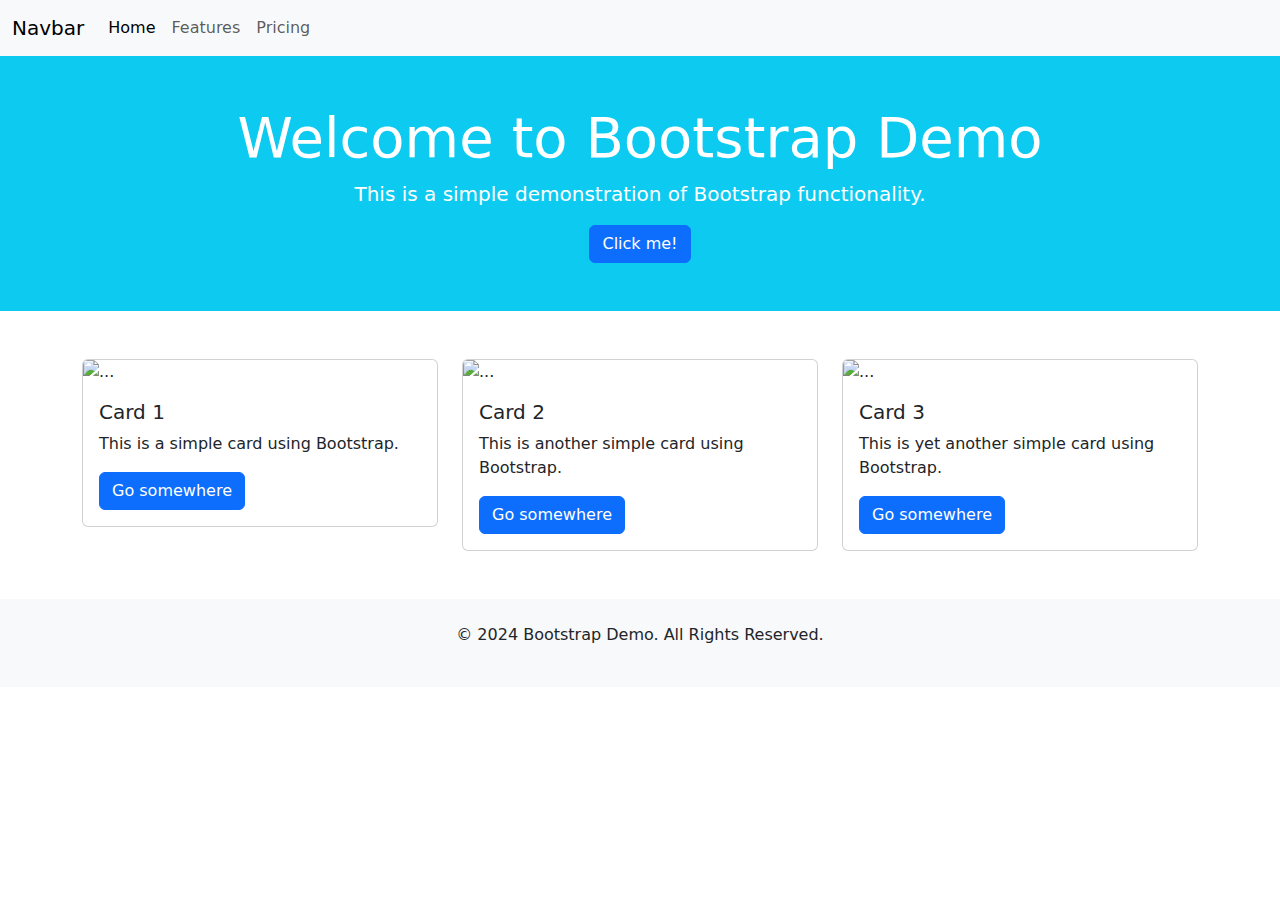
==== index.html @ 6591cdc0 "Add files via upload" ====
<!DOCTYPE html>
<html lang="en">
<head>
    <meta charset="UTF-8">
    <meta name="viewport" content="width=device-width, initial-scale=1.0">
    <title>Bootstrap Demo - Home</title>
    
    <!-- Bootstrap CSS -->
    <link href="https://cdn.jsdelivr.net/npm/bootstrap@5.3.0-alpha1/dist/css/bootstrap.min.css" rel="stylesheet">
    
    <!-- Custom CSS -->
    <link rel="stylesheet" href="style.css">
</head>
<body>
    <!-- Navigation Bar -->
    <nav class="navbar navbar-expand-lg navbar-light bg-light">
        <div class="container-fluid">
            <a class="navbar-brand" href="index.html">Navbar</a>
            <button class="navbar-toggler" type="button" data-bs-toggle="collapse" data-bs-target="#navbarNav" aria-controls="navbarNav" aria-expanded="false" aria-label="Toggle navigation">
                <span class="navbar-toggler-icon"></span>
            </button>
            <div class="collapse navbar-collapse" id="navbarNav">
                <ul class="navbar-nav">
                    <li class="nav-item">
                        <a class="nav-link active" aria-current="page" href="index.html">Home</a>
                    </li>
                    <li class="nav-item">
                        <a class="nav-link" href="features.html">Features</a>
                    </li>
                    <li class="nav-item">
                        <a class="nav-link" href="pricing.html">Pricing</a>
                    </li>
                </ul>
            </div>
        </div>
    </nav>

    <!-- Jumbotron -->
    <div class="jumbotron text-center bg-info text-white py-5">
        <h1 class="display-4">Welcome to Bootstrap Demo</h1>
        <p class="lead">This is a simple demonstration of Bootstrap functionality.</p>
        <button class="btn btn-primary" onclick="showAlert()">Click me!</button>
    </div>

    <!-- Cards Section -->
    <div class="container mt-5">
        <div class="row">
            <div class="col-md-4">
                <div class="card">
                    <img src="https://via.placeholder.com/150" class="card-img-top" alt="...">
                    <div class="card-body">
                        <h5 class="card-title">Card 1</h5>
                        <p class="card-text">This is a simple card using Bootstrap.</p>
                        <a href="#" class="btn btn-primary">Go somewhere</a>
                    </div>
                </div>
            </div>
            <div class="col-md-4">
                <div class="card">
                    <img src="https://via.placeholder.com/150" class="card-img-top" alt="...">
                    <div class="card-body">
                        <h5 class="card-title">Card 2</h5>
                        <p class="card-text">This is another simple card using Bootstrap.</p>
                        <a href="#" class="btn btn-primary">Go somewhere</a>
                    </div>
                </div>
            </div>
            <div class="col-md-4">
                <div class="card">
                    <img src="https://via.placeholder.com/150" class="card-img-top" alt="...">
                    <div class="card-body">
                        <h5 class="card-title">Card 3</h5>
                        <p class="card-text">This is yet another simple card using Bootstrap.</p>
                        <a href="#" class="btn btn-primary">Go somewhere</a>
                    </div>
                </div>
            </div>
        </div>
    </div>

    <!-- Footer -->
    <footer class="bg-light text-center py-4 mt-5">
        <p>&copy; 2024 Bootstrap Demo. All Rights Reserved.</p>
    </footer>

    <!-- Bootstrap JS -->
    <script src="https://cdn.jsdelivr.net/npm/bootstrap@5.3.0-alpha1/dist/js/bootstrap.bundle.min.js"></script>

    <!-- Custom JS -->
    <script src="script.js"></script>
</body>
</html>
---- style.css ----
/* Custom styles */
.jumbotron {
    background-color: #17a2b8;
}

.card {
    transition: transform 0.3s ease;
}

.card:hover {
    transform: scale(1.05);
}
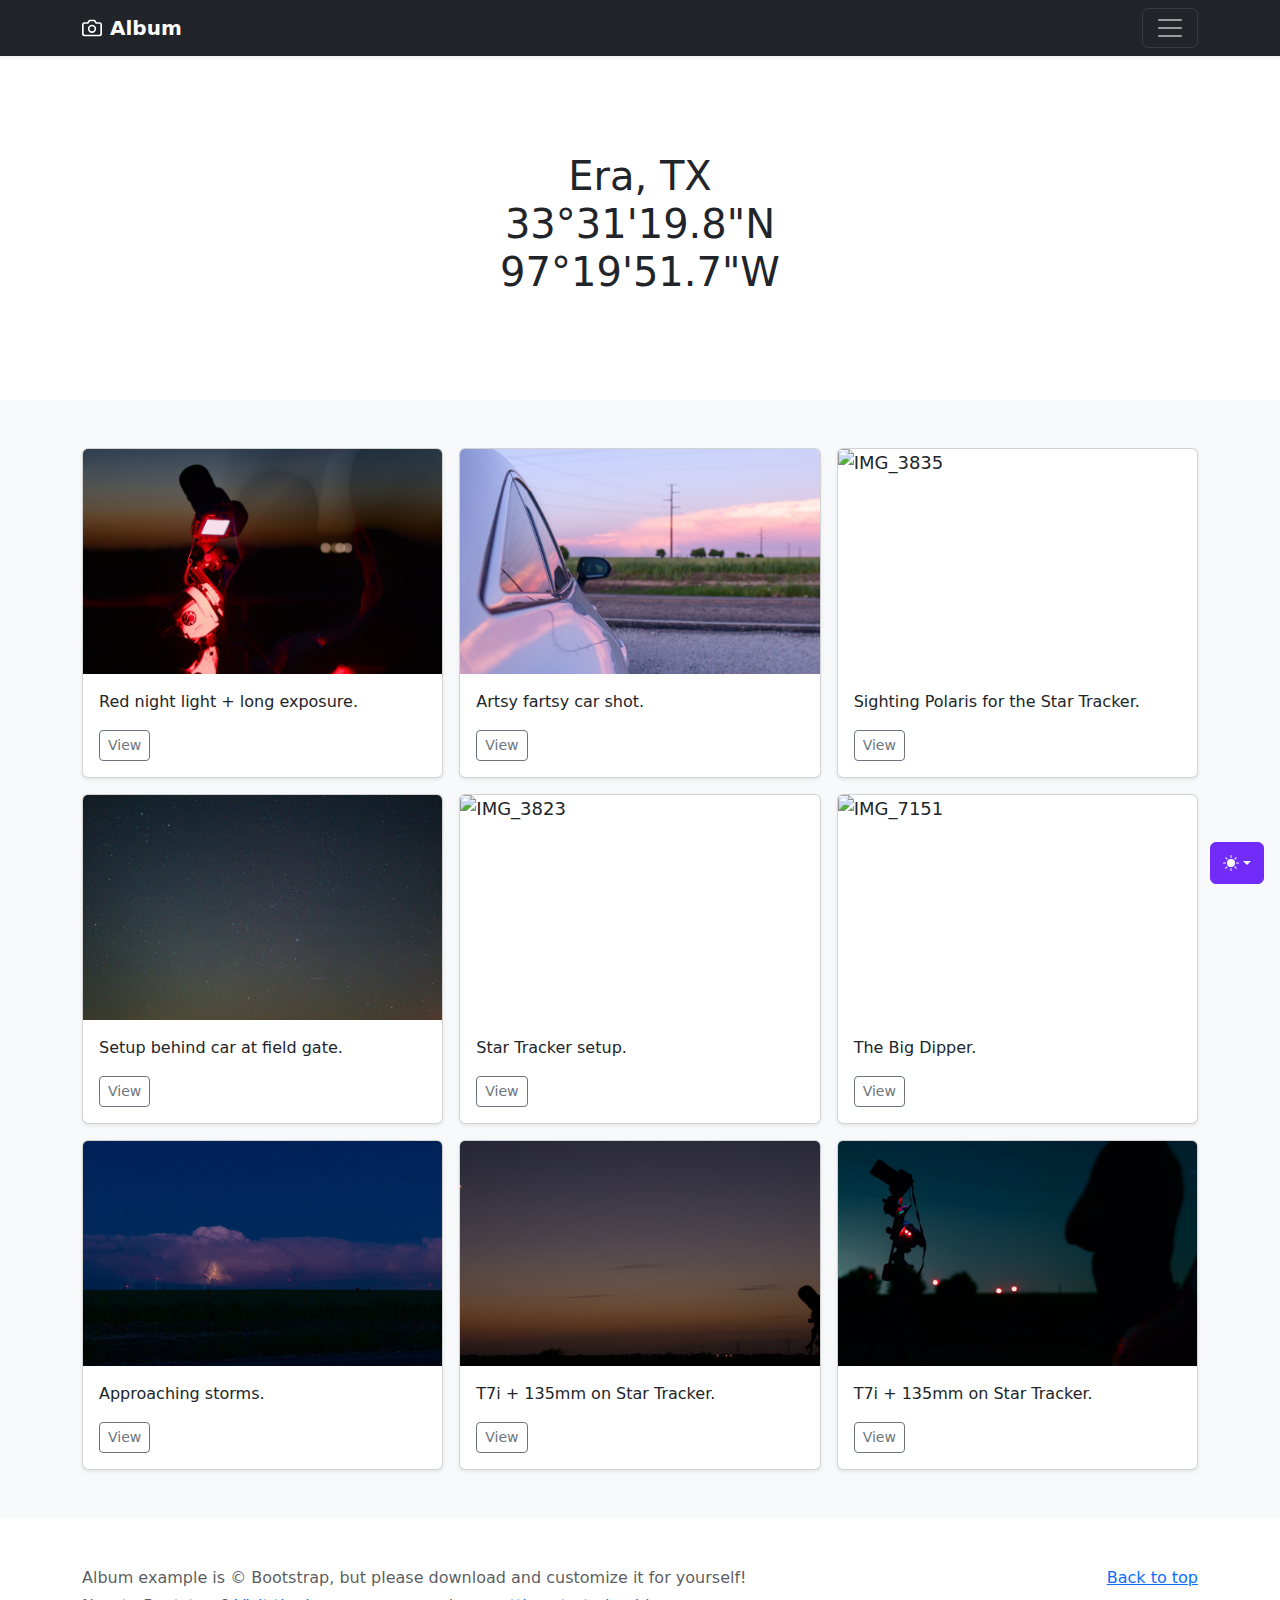
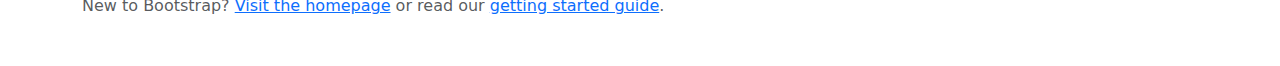
==== commit c8db4b97: "Add files via upload" ====
--- a/index.html
+++ b/index.html
@@ -1,92 +1,340 @@
-<!DOCTYPE html>
-<html lang="en">
-<head>
-    <meta charset="UTF-8">
-    <meta name="viewport" content="width=device-width, initial-scale=1.0">
-    <title>Bootstrap Demo - Home</title>
-    
-    <!-- Bootstrap CSS -->
-    <link href="https://cdn.jsdelivr.net/npm/bootstrap@5.3.0-alpha1/dist/css/bootstrap.min.css" rel="stylesheet">
-    
-    <!-- Custom CSS -->
-    <link rel="stylesheet" href="style.css">
-</head>
-<body>
-    <!-- Navigation Bar -->
-    <nav class="navbar navbar-expand-lg navbar-light bg-light">
-        <div class="container-fluid">
-            <a class="navbar-brand" href="index.html">Navbar</a>
-            <button class="navbar-toggler" type="button" data-bs-toggle="collapse" data-bs-target="#navbarNav" aria-controls="navbarNav" aria-expanded="false" aria-label="Toggle navigation">
-                <span class="navbar-toggler-icon"></span>
-            </button>
-            <div class="collapse navbar-collapse" id="navbarNav">
-                <ul class="navbar-nav">
-                    <li class="nav-item">
-                        <a class="nav-link active" aria-current="page" href="index.html">Home</a>
-                    </li>
-                    <li class="nav-item">
-                        <a class="nav-link" href="features.html">Features</a>
-                    </li>
-                    <li class="nav-item">
-                        <a class="nav-link" href="pricing.html">Pricing</a>
-                    </li>
-                </ul>
-            </div>
-        </div>
-    </nav>
-
-    <!-- Jumbotron -->
-    <div class="jumbotron text-center bg-info text-white py-5">
-        <h1 class="display-4">Welcome to Bootstrap Demo</h1>
-        <p class="lead">This is a simple demonstration of Bootstrap functionality.</p>
-        <button class="btn btn-primary" onclick="showAlert()">Click me!</button>
-    </div>
-
-    <!-- Cards Section -->
-    <div class="container mt-5">
-        <div class="row">
-            <div class="col-md-4">
-                <div class="card">
-                    <img src="https://via.placeholder.com/150" class="card-img-top" alt="...">
-                    <div class="card-body">
-                        <h5 class="card-title">Card 1</h5>
-                        <p class="card-text">This is a simple card using Bootstrap.</p>
-                        <a href="#" class="btn btn-primary">Go somewhere</a>
-                    </div>
-                </div>
-            </div>
-            <div class="col-md-4">
-                <div class="card">
-                    <img src="https://via.placeholder.com/150" class="card-img-top" alt="...">
-                    <div class="card-body">
-                        <h5 class="card-title">Card 2</h5>
-                        <p class="card-text">This is another simple card using Bootstrap.</p>
-                        <a href="#" class="btn btn-primary">Go somewhere</a>
-                    </div>
-                </div>
-            </div>
-            <div class="col-md-4">
-                <div class="card">
-                    <img src="https://via.placeholder.com/150" class="card-img-top" alt="...">
-                    <div class="card-body">
-                        <h5 class="card-title">Card 3</h5>
-                        <p class="card-text">This is yet another simple card using Bootstrap.</p>
-                        <a href="#" class="btn btn-primary">Go somewhere</a>
-                    </div>
-                </div>
-            </div>
-        </div>
-    </div>
-
-    <!-- Footer -->
-    <footer class="bg-light text-center py-4 mt-5">
-        <p>&copy; 2024 Bootstrap Demo. All Rights Reserved.</p>
-    </footer>
-
-    <!-- Bootstrap JS -->
-    <script src="https://cdn.jsdelivr.net/npm/bootstrap@5.3.0-alpha1/dist/js/bootstrap.bundle.min.js"></script>
-
-    <!-- Custom JS -->
-    <script src="script.js"></script>
-</body>
-</html>
+<!doctype html>
+<html lang="en" data-bs-theme="auto">
+  <head><script src="../assets/js/color-modes.js"></script>
+
+    <meta charset="utf-8">
+    <meta name="viewport" content="width=device-width, initial-scale=1">
+    <meta name="description" content="">
+    <meta name="author" content="Mark Otto, Jacob Thornton, and Bootstrap contributors">
+    <meta name="generator" content="Hugo 0.122.0">
+    <title>Album · Bootstrap v5.3</title>
+
+    <link rel="canonical" href="https://getbootstrap.com/docs/5.3/examples/album/">
+
+    
+
+    <link rel="stylesheet" href="https://cdn.jsdelivr.net/npm/@docsearch/css@3">
+
+<link href="../assets/dist/css/bootstrap.min.css" rel="stylesheet">
+
+    <style>
+      .bd-placeholder-img {
+        font-size: 1.125rem;
+        text-anchor: middle;
+        -webkit-user-select: none;
+        -moz-user-select: none;
+        user-select: none;
+		object-fit: cover;
+      }
+
+      @media (min-width: 768px) {
+        .bd-placeholder-img-lg {
+          font-size: 3.5rem;
+        }
+      }
+
+      .b-example-divider {
+        width: 100%;
+        height: 3rem;
+        background-color: rgba(0, 0, 0, .1);
+        border: solid rgba(0, 0, 0, .15);
+        border-width: 1px 0;
+        box-shadow: inset 0 .5em 1.5em rgba(0, 0, 0, .1), inset 0 .125em .5em rgba(0, 0, 0, .15);
+      }
+
+      .b-example-vr {
+        flex-shrink: 0;
+        width: 1.5rem;
+        height: 100vh;
+      }
+
+      .bi {
+        vertical-align: -.125em;
+        fill: currentColor;
+      }
+
+      .nav-scroller {
+        position: relative;
+        z-index: 2;
+        height: 2.75rem;
+        overflow-y: hidden;
+      }
+
+      .nav-scroller .nav {
+        display: flex;
+        flex-wrap: nowrap;
+        padding-bottom: 1rem;
+        margin-top: -1px;
+        overflow-x: auto;
+        text-align: center;
+        white-space: nowrap;
+        -webkit-overflow-scrolling: touch;
+      }
+
+      .btn-bd-primary {
+        --bd-violet-bg: #712cf9;
+        --bd-violet-rgb: 112.520718, 44.062154, 249.437846;
+
+        --bs-btn-font-weight: 600;
+        --bs-btn-color: var(--bs-white);
+        --bs-btn-bg: var(--bd-violet-bg);
+        --bs-btn-border-color: var(--bd-violet-bg);
+        --bs-btn-hover-color: var(--bs-white);
+        --bs-btn-hover-bg: #6528e0;
+        --bs-btn-hover-border-color: #6528e0;
+        --bs-btn-focus-shadow-rgb: var(--bd-violet-rgb);
+        --bs-btn-active-color: var(--bs-btn-hover-color);
+        --bs-btn-active-bg: #5a23c8;
+        --bs-btn-active-border-color: #5a23c8;
+      }
+
+      .bd-mode-toggle {
+        z-index: 1500;
+      }
+
+      .bd-mode-toggle .dropdown-menu .active .bi {
+        display: block !important;
+      }
+    </style>
+
+    
+  </head>
+  <body>
+    <svg xmlns="http://www.w3.org/2000/svg" class="d-none">
+      <symbol id="check2" viewBox="0 0 16 16">
+        <path d="M13.854 3.646a.5.5 0 0 1 0 .708l-7 7a.5.5 0 0 1-.708 0l-3.5-3.5a.5.5 0 1 1 .708-.708L6.5 10.293l6.646-6.647a.5.5 0 0 1 .708 0z"/>
+      </symbol>
+      <symbol id="circle-half" viewBox="0 0 16 16">
+        <path d="M8 15A7 7 0 1 0 8 1v14zm0 1A8 8 0 1 1 8 0a8 8 0 0 1 0 16z"/>
+      </symbol>
+      <symbol id="moon-stars-fill" viewBox="0 0 16 16">
+        <path d="M6 .278a.768.768 0 0 1 .08.858 7.208 7.208 0 0 0-.878 3.46c0 4.021 3.278 7.277 7.318 7.277.527 0 1.04-.055 1.533-.16a.787.787 0 0 1 .81.316.733.733 0 0 1-.031.893A8.349 8.349 0 0 1 8.344 16C3.734 16 0 12.286 0 7.71 0 4.266 2.114 1.312 5.124.06A.752.752 0 0 1 6 .278z"/>
+        <path d="M10.794 3.148a.217.217 0 0 1 .412 0l.387 1.162c.173.518.579.924 1.097 1.097l1.162.387a.217.217 0 0 1 0 .412l-1.162.387a1.734 1.734 0 0 0-1.097 1.097l-.387 1.162a.217.217 0 0 1-.412 0l-.387-1.162A1.734 1.734 0 0 0 9.31 6.593l-1.162-.387a.217.217 0 0 1 0-.412l1.162-.387a1.734 1.734 0 0 0 1.097-1.097l.387-1.162zM13.863.099a.145.145 0 0 1 .274 0l.258.774c.115.346.386.617.732.732l.774.258a.145.145 0 0 1 0 .274l-.774.258a1.156 1.156 0 0 0-.732.732l-.258.774a.145.145 0 0 1-.274 0l-.258-.774a1.156 1.156 0 0 0-.732-.732l-.774-.258a.145.145 0 0 1 0-.274l.774-.258c.346-.115.617-.386.732-.732L13.863.1z"/>
+      </symbol>
+      <symbol id="sun-fill" viewBox="0 0 16 16">
+        <path d="M8 12a4 4 0 1 0 0-8 4 4 0 0 0 0 8zM8 0a.5.5 0 0 1 .5.5v2a.5.5 0 0 1-1 0v-2A.5.5 0 0 1 8 0zm0 13a.5.5 0 0 1 .5.5v2a.5.5 0 0 1-1 0v-2A.5.5 0 0 1 8 13zm8-5a.5.5 0 0 1-.5.5h-2a.5.5 0 0 1 0-1h2a.5.5 0 0 1 .5.5zM3 8a.5.5 0 0 1-.5.5h-2a.5.5 0 0 1 0-1h2A.5.5 0 0 1 3 8zm10.657-5.657a.5.5 0 0 1 0 .707l-1.414 1.415a.5.5 0 1 1-.707-.708l1.414-1.414a.5.5 0 0 1 .707 0zm-9.193 9.193a.5.5 0 0 1 0 .707L3.05 13.657a.5.5 0 0 1-.707-.707l1.414-1.414a.5.5 0 0 1 .707 0zm9.193 2.121a.5.5 0 0 1-.707 0l-1.414-1.414a.5.5 0 0 1 .707-.707l1.414 1.414a.5.5 0 0 1 0 .707zM4.464 4.465a.5.5 0 0 1-.707 0L2.343 3.05a.5.5 0 1 1 .707-.707l1.414 1.414a.5.5 0 0 1 0 .708z"/>
+      </symbol>
+    </svg>
+
+    <div class="dropdown position-fixed bottom-0 end-0 mb-3 me-3 bd-mode-toggle">
+      <button class="btn btn-bd-primary py-2 dropdown-toggle d-flex align-items-center"
+              id="bd-theme"
+              type="button"
+              aria-expanded="false"
+              data-bs-toggle="dropdown"
+              aria-label="Toggle theme (auto)">
+        <svg class="bi my-1 theme-icon-active" width="1em" height="1em"><use href="#circle-half"></use></svg>
+        <span class="visually-hidden" id="bd-theme-text">Toggle theme</span>
+      </button>
+      <ul class="dropdown-menu dropdown-menu-end shadow" aria-labelledby="bd-theme-text">
+        <li>
+          <button type="button" class="dropdown-item d-flex align-items-center" data-bs-theme-value="light" aria-pressed="false">
+            <svg class="bi me-2 opacity-50" width="1em" height="1em"><use href="#sun-fill"></use></svg>
+            Light
+            <svg class="bi ms-auto d-none" width="1em" height="1em"><use href="#check2"></use></svg>
+          </button>
+        </li>
+        <li>
+          <button type="button" class="dropdown-item d-flex align-items-center" data-bs-theme-value="dark" aria-pressed="false">
+            <svg class="bi me-2 opacity-50" width="1em" height="1em"><use href="#moon-stars-fill"></use></svg>
+            Dark
+            <svg class="bi ms-auto d-none" width="1em" height="1em"><use href="#check2"></use></svg>
+          </button>
+        </li>
+        <li>
+          <button type="button" class="dropdown-item d-flex align-items-center active" data-bs-theme-value="auto" aria-pressed="true">
+            <svg class="bi me-2 opacity-50" width="1em" height="1em"><use href="#circle-half"></use></svg>
+            Auto
+            <svg class="bi ms-auto d-none" width="1em" height="1em"><use href="#check2"></use></svg>
+          </button>
+        </li>
+      </ul>
+    </div>
+
+    
+<header data-bs-theme="dark">
+  <div class="collapse text-bg-dark" id="navbarHeader">
+    <div class="container">
+      <div class="row">
+        <div class="col-sm-8 col-md-7 py-4">
+          <h4>About</h4>
+          <p class="text-body-secondary">A selection of photographs from two separate outings to the same area of Northwest of Dallas with a Bortle Class ~4.5 night sky. Canon T7i and Canon M50 used with f/1.4 12mm-135mm lenses.</p>
+        </div>
+        <div class="col-sm-4 offset-md-1 py-4">
+          <h4>Information</h4>
+          <ul class="list-unstyled">
+            <li><a href="#" class="text-white">Jeff Hummel</a></li>
+            <li><a href="#" class="text-white">CSCE 3420.402</a></li>
+            <li><a href="#" class="text-white">JeffHummel@my.unt.edu</a></li>
+          </ul>
+        </div>
+      </div>
+    </div>
+  </div>
+  <div class="navbar navbar-dark bg-dark shadow-sm">
+    <div class="container">
+      <a href="#" class="navbar-brand d-flex align-items-center">
+        <svg xmlns="http://www.w3.org/2000/svg" width="20" height="20" fill="none" stroke="currentColor" stroke-linecap="round" stroke-linejoin="round" stroke-width="2" aria-hidden="true" class="me-2" viewBox="0 0 24 24"><path d="M23 19a2 2 0 0 1-2 2H3a2 2 0 0 1-2-2V8a2 2 0 0 1 2-2h4l2-3h6l2 3h4a2 2 0 0 1 2 2z"/><circle cx="12" cy="13" r="4"/></svg>
+        <strong>Album</strong>
+      </a>
+      <button class="navbar-toggler" type="button" data-bs-toggle="collapse" data-bs-target="#navbarHeader" aria-controls="navbarHeader" aria-expanded="false" aria-label="Toggle navigation">
+        <span class="navbar-toggler-icon"></span>
+      </button>
+    </div>
+  </div>
+</header>
+
+<main>
+
+  <section class="py-5 text-center container">
+    <div class="row py-lg-5">
+      <div class="col-lg-6 col-md-8 mx-auto">
+        <h1 class="fw-light">Era, TX<br>33°31'19.8"N 97°19'51.7"W</h1>
+      </div>
+    </div>
+  </section>
+
+<div class="album py-5 bg-body-tertiary">
+    <div class="container">
+      <div class="row row-cols-1 row-cols-sm-2 row-cols-md-3 g-3">
+        <div class="col">
+          <div class="card shadow-sm">
+            <img class="bd-placeholder-img card-img-top" width="100%" height="225" src="../assets/images/IMG_3774.jpg" alt="IMG_3774">
+            <div class="card-body">
+              <p class="card-text">Red night light + long exposure.</p>
+              <div class="d-flex justify-content-between align-items-center">
+                <div class="btn-group">
+                  <button type="button" class="btn btn-sm btn-outline-secondary" onclick="viewImage('../assets/images/IMG_3774.jpg')">View</button>
+                </div>
+              </div>
+            </div>
+          </div>
+        </div>
+        <div class="col">
+          <div class="card shadow-sm">
+            <img class="bd-placeholder-img card-img-top" width="100%" height="225" src="../assets/images/IMG_3698.jpg" alt="IMG_3698">
+            <div class="card-body">
+              <p class="card-text">Artsy fartsy car shot.</p>
+              <div class="d-flex justify-content-between align-items-center">
+                <div class="btn-group">
+                  <button type="button" class="btn btn-sm btn-outline-secondary" onclick="viewImage('../assets/images/IMG_3698.jpg')">View</button>
+                </div>
+              </div>
+            </div>
+          </div>
+        </div>
+        <div class="col">
+          <div class="card shadow-sm">
+            <img class="bd-placeholder-img card-img-top" width="100%" height="225" src="../assets/images/IMG_3835.jpg" alt="IMG_3835">
+            <div class="card-body">
+              <p class="card-text">Sighting Polaris for the Star Tracker.</p>
+              <div class="d-flex justify-content-between align-items-center">
+                <div class="btn-group">
+                  <button type="button" class="btn btn-sm btn-outline-secondary" onclick="viewImage('../assets/images/IMG_3835.jpg')">View</button>
+                </div>
+              </div>
+            </div>
+          </div>
+        </div>
+        <div class="col">
+          <div class="card shadow-sm">
+            <img class="bd-placeholder-img card-img-top" width="100%" height="225" src="../assets/images/IMG_3799.jpg" alt="IMG_3799">
+            <div class="card-body">
+              <p class="card-text">Setup behind car at field gate.</p>
+              <div class="d-flex justify-content-between align-items-center">
+                <div class="btn-group">
+                  <button type="button" class="btn btn-sm btn-outline-secondary" onclick="viewImage('../assets/images/IMG_3799.jpg')">View</button>
+                </div>
+              </div>
+            </div>
+          </div>
+        </div>
+        <div class="col">
+          <div class="card shadow-sm">
+            <img class="bd-placeholder-img card-img-top" width="100%" height="225" src="../assets/images/IMG_3823.jpg" alt="IMG_3823">
+            <div class="card-body">
+              <p class="card-text">Star Tracker setup.</p>
+              <div class="d-flex justify-content-between align-items-center">
+                <div class="btn-group">
+                  <button type="button" class="btn btn-sm btn-outline-secondary" onclick="viewImage('../assets/images/IMG_3823.jpg')">View</button>
+                </div>
+              </div>
+            </div>
+          </div>
+        </div>
+        <div class="col">
+          <div class="card shadow-sm">
+            <img class="bd-placeholder-img card-img-top" width="100%" height="225" src="../assets/images/IMG_7151.jpg" alt="IMG_7151">
+            <div class="card-body">
+              <p class="card-text">The Big Dipper.</p>
+              <div class="d-flex justify-content-between align-items-center">
+                <div class="btn-group">
+                  <button type="button" class="btn btn-sm btn-outline-secondary" onclick="viewImage('../assets/images/IMG_7151.jpg')">View</button>
+                </div>
+              </div>
+            </div>
+          </div>
+        </div>
+        <div class="col">
+          <div class="card shadow-sm">
+            <img class="bd-placeholder-img card-img-top" width="100%" height="225" src="../assets/images/IMG_3731.jpg" alt="IMG_3731">
+            <div class="card-body">
+              <p class="card-text">Approaching storms.</p>
+              <div class="d-flex justify-content-between align-items-center">
+                <div class="btn-group">
+                  <button type="button" class="btn btn-sm btn-outline-secondary" onclick="viewImage('../assets/images/IMG_3731.jpg')">View</button>
+                </div>
+              </div>
+            </div>
+          </div>
+        </div>
+        <div class="col">
+          <div class="card shadow-sm">
+            <img class="bd-placeholder-img card-img-top" width="100%" height="225" src="../assets/images/IMG_2495a.jpg" alt="IMG_2495a">
+            <div class="card-body">
+              <p class="card-text">T7i + 135mm on Star Tracker.</p>
+              <div class="d-flex justify-content-between align-items-center">
+                <div class="btn-group">
+                  <button type="button" class="btn btn-sm btn-outline-secondary" onclick="viewImage('../assets/images/IMG_2495a.jpg')">View</button>
+                </div>
+              </div>
+            </div>
+          </div>
+        </div>
+        <div class="col">
+          <div class="card shadow-sm">
+            <img class="bd-placeholder-img card-img-top" width="100%" height="225" src="../assets/images/IMG_2526.jpg" alt="IMG_2526">
+            <div class="card-body">
+              <p class="card-text">T7i + 135mm on Star Tracker.</p>
+              <div class="d-flex justify-content-between align-items-center">
+                <div class="btn-group">
+                  <button type="button" class="btn btn-sm btn-outline-secondary" onclick="viewImage('../assets/images/IMG_2526.jpg')">View</button>
+                </div>
+              </div>
+            </div>
+          </div>
+        </div>
+      </div>
+    </div>
+  </div>
+
+</main>
+
+<footer class="text-body-secondary py-5">
+  <div class="container">
+    <p class="float-end mb-1">
+      <a href="#">Back to top</a>
+    </p>
+    <p class="mb-1">Album example is &copy; Bootstrap, but please download and customize it for yourself!</p>
+    <p class="mb-0">New to Bootstrap? <a href="/">Visit the homepage</a> or read our <a href="../getting-started/introduction/">getting started guide</a>.</p>
+  </div>
+</footer>
+<script src="../assets/dist/js/bootstrap.bundle.min.js"></script>
+<script>
+  function viewImage(imageSrc) {
+    window.open(imageSrc, '_blank');
+  }
+</script>
+
+    </body>
+</html>
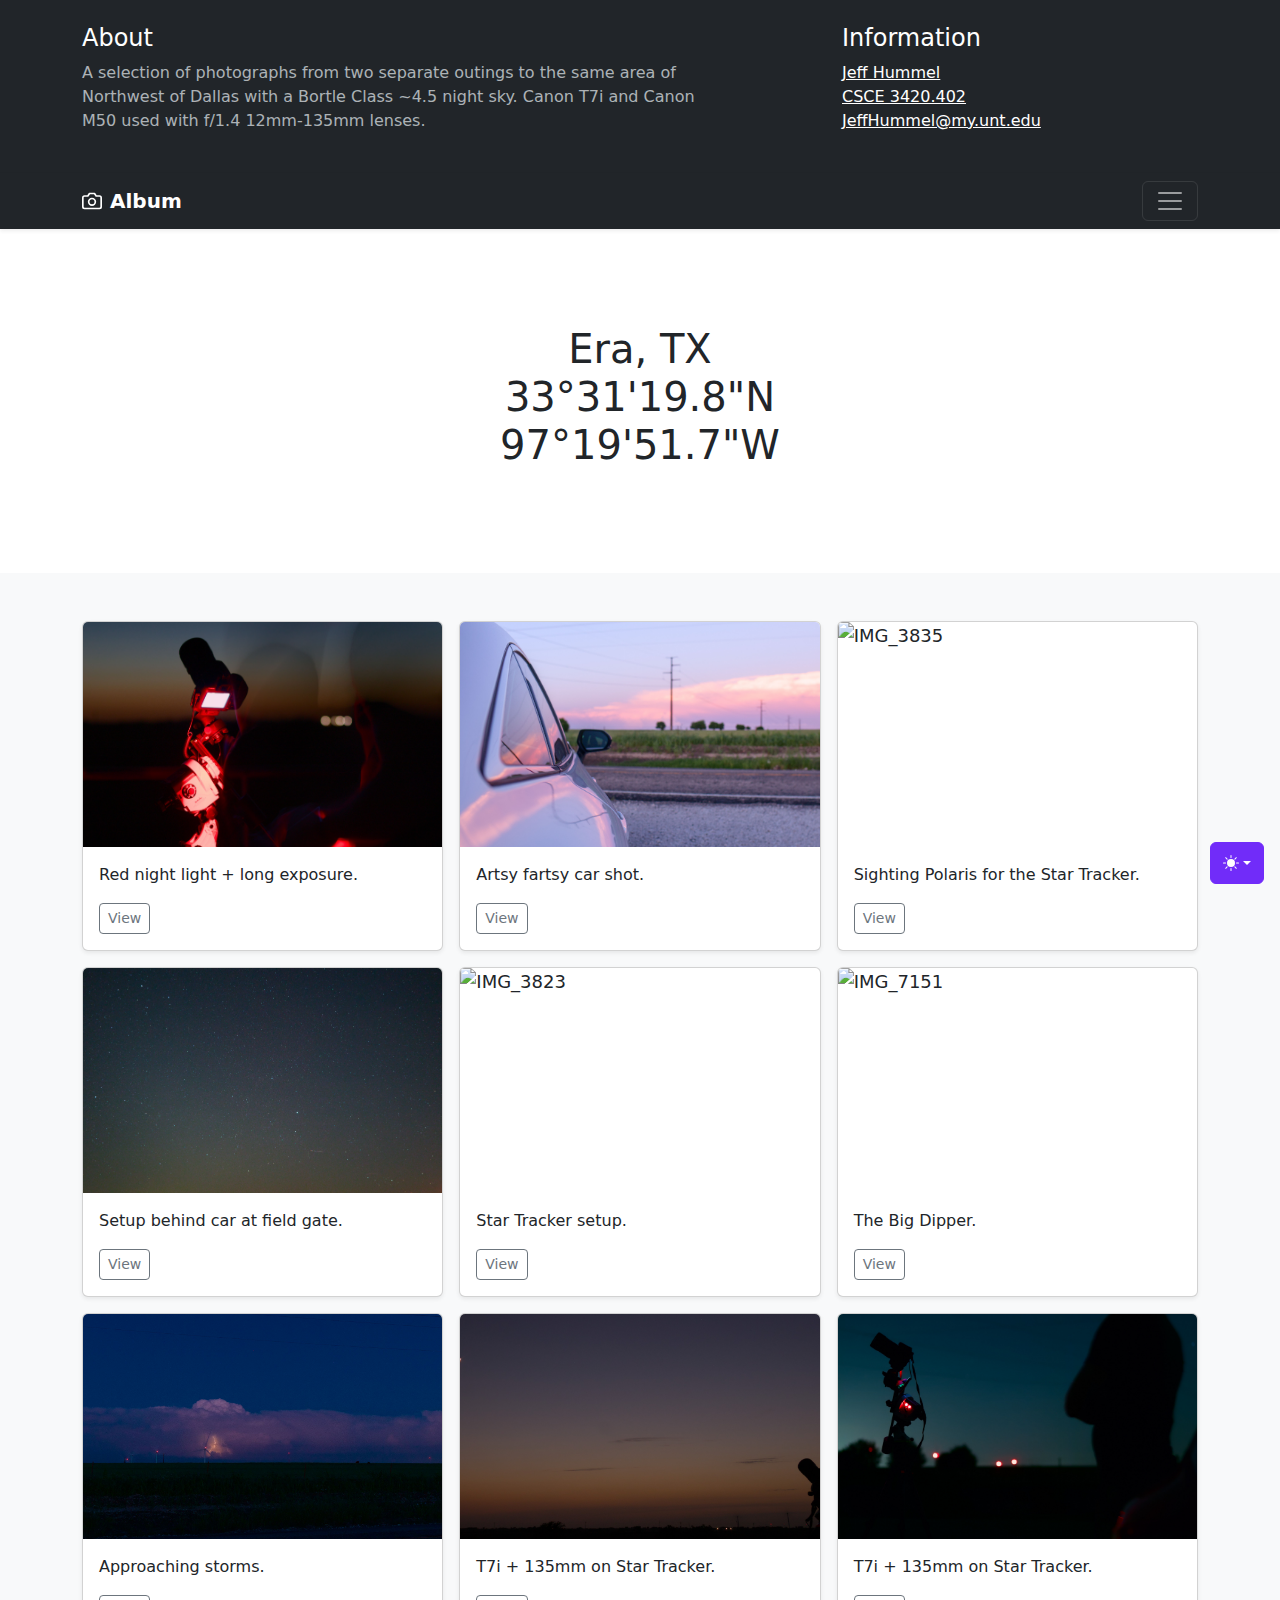
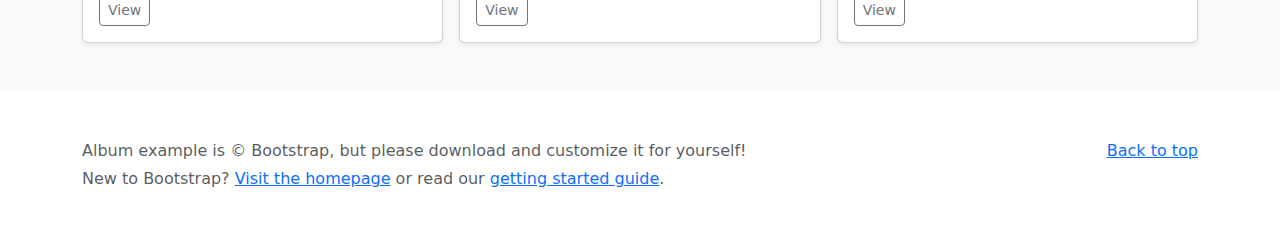
==== commit c4bd3ea0: "Update index.html" ====
--- a/index.html
+++ b/index.html
@@ -153,7 +153,7 @@
 
     
 <header data-bs-theme="dark">
-  <div class="collapse text-bg-dark" id="navbarHeader">
+  <div class="show text-bg-dark" id="navbarHeader">
     <div class="container">
       <div class="row">
         <div class="col-sm-8 col-md-7 py-4">
